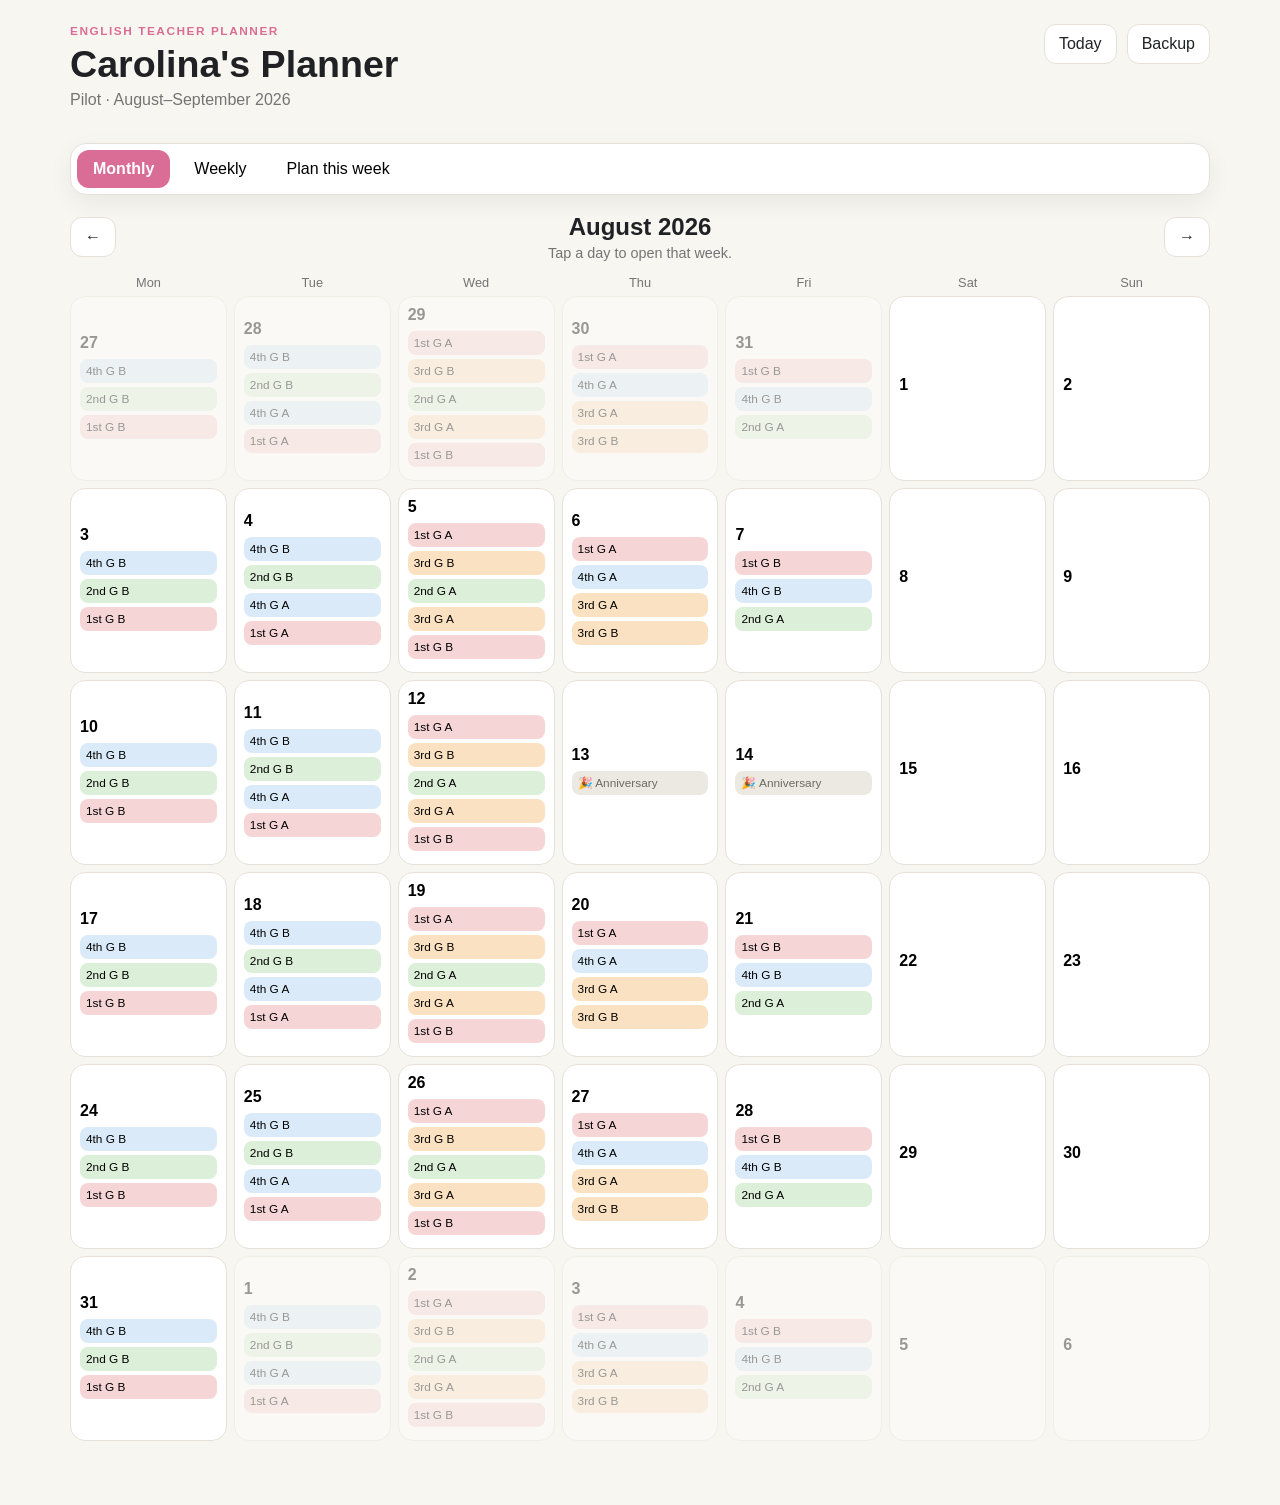
==== index.html @ 05853141 "Add files via upload" ====
<!DOCTYPE html>
<html lang="en">
<head>
  <meta charset="UTF-8" />
  <meta name="viewport" content="width=device-width, initial-scale=1.0, viewport-fit=cover" />
  <meta name="theme-color" content="#f8f6f1" />
  <title>Carolina's Teacher Planner</title>
  <link rel="stylesheet" href="styles.css" />
</head>
<body>
  <div class="app-shell">
    <header class="topbar">
      <div>
        <p class="eyebrow">ENGLISH TEACHER PLANNER</p>
        <h1>Carolina's Planner</h1>
        <p class="subtitle">Pilot · August–September 2026</p>
      </div>

      <div class="top-actions">
        <button class="secondary-btn" id="todayBtn">Today</button>
        <button class="secondary-btn" id="backupBtn">Backup</button>
      </div>
    </header>

    <nav class="view-tabs" aria-label="Planner views">
      <button id="monthTab" class="tab active">Monthly</button>
      <button id="weekTab" class="tab">Weekly</button>
      <button id="planningTab" class="tab">Plan this week</button>
    </nav>

    <main>
      <section class="toolbar">
        <button id="prevBtn" class="icon-btn" aria-label="Previous">←</button>
        <div class="period-title-wrap">
          <h2 id="periodTitle">August 2026</h2>
          <p id="periodSubtitle">Tap a day to open that week.</p>
        </div>
        <button id="nextBtn" class="icon-btn" aria-label="Next">→</button>
      </section>

      <section id="monthView" class="view-section">
        <div class="month-weekdays">
          <span>Mon</span><span>Tue</span><span>Wed</span><span>Thu</span><span>Fri</span><span>Sat</span><span>Sun</span>
        </div>
        <div id="monthGrid" class="month-grid"></div>
      </section>

      <section id="weekView" class="view-section hidden">
        <div id="weekGrid" class="week-grid"></div>
      </section>

      <section id="planningView" class="view-section hidden">
        <div class="planning-header">
          <div>
            <h3>Plan this week</h3>
            <p>Complete only the classes you need. Your timetable is already loaded.</p>
          </div>
          <div class="progress-chip" id="weekProgress">0 / 0 ready</div>
        </div>
        <div id="planningList" class="planning-list"></div>
      </section>
    </main>
  </div>

  <dialog id="lessonDialog">
    <form method="dialog" id="lessonForm" class="lesson-form">
      <div class="dialog-head">
        <div>
          <p class="eyebrow" id="dialogDate">MONDAY 10 AUGUST</p>
          <h3 id="dialogCourse">4th Grade B</h3>
          <p id="dialogTime" class="muted">08:05–08:50 · 45 min</p>
        </div>
        <button type="button" class="icon-btn" id="closeDialogBtn" aria-label="Close">✕</button>
      </div>

      <input type="hidden" id="lessonKey" />

      <div class="form-grid two">
        <label>
          Unit
          <input id="unitInput" type="text" placeholder="Unit 3" />
        </label>
        <label>
          Lesson title
          <input id="titleInput" type="text" placeholder="Animal vocabulary" />
        </label>
      </div>

      <label>
        Objective
        <textarea id="objectiveInput" rows="2" placeholder="Students will be able to..."></textarea>
      </label>

      <div class="form-grid two">
        <label>
          Student's Book
          <input id="sbInput" type="text" placeholder="pp. 26–27" />
        </label>
        <label>
          Workbook
          <input id="wbInput" type="text" placeholder="p. 18" />
        </label>
      </div>

      <label>
        Canva / Slides
        <input id="canvaInput" type="text" placeholder="Unit 3 · Lesson 1" />
      </label>

      <label>
        Materials
        <textarea id="materialsInput" rows="2" placeholder="Printed vocabulary, projector, notebook..."></textarea>
      </label>

      <label>
        Lesson sequence
        <textarea id="sequenceInput" rows="6" placeholder="5 min – Greeting&#10;10 min – Vocabulary&#10;15 min – Student's Book..."></textarea>
      </label>

      <div class="form-grid two">
        <label>
          Homework
          <input id="homeworkInput" type="text" placeholder="Optional" />
        </label>
        <label>
          Status
          <select id="statusInput">
            <option value="planned">Planned</option>
            <option value="ready">Ready</option>
            <option value="done">Done</option>
            <option value="continue">Continue next class</option>
            <option value="assessment">Assessment</option>
          </select>
        </label>
      </div>

      <label>
        Notes
        <textarea id="notesInput" rows="3" placeholder="What happened? What should continue next lesson?"></textarea>
      </label>

      <div class="dialog-actions">
        <button type="button" class="secondary-btn" id="copyPrevBtn">Copy previous lesson</button>
        <div class="action-spacer"></div>
        <button type="button" class="secondary-btn danger" id="clearBtn">Clear</button>
        <button type="submit" class="primary-btn" id="saveBtn">Save planning</button>
      </div>
    </form>
  </dialog>

  <dialog id="backupDialog">
    <div class="backup-panel">
      <div class="dialog-head">
        <div>
          <p class="eyebrow">BACKUP & TRANSFER</p>
          <h3>Move your planner between devices</h3>
        </div>
        <button type="button" class="icon-btn" id="closeBackupBtn">✕</button>
      </div>
      <p class="muted">
        This pilot saves on the current device. Export a backup on one device and import it on another.
        Cloud sync can be connected next with Firebase or Supabase.
      </p>
      <div class="backup-actions">
        <button id="exportBtn" class="primary-btn">Export planner backup</button>
        <label class="file-btn">
          Import planner backup
          <input type="file" id="importInput" accept="application/json" />
        </label>
      </div>
    </div>
  </dialog>

  <script src="app.js"></script>
</body>
</html>
---- styles.css ----
:root {
  --bg: #f8f6f1;
  --panel: #ffffff;
  --text: #202124;
  --muted: #747474;
  --line: #e6e1d8;
  --accent: #da6d95;
  --accent-soft: #f9e7ee;
  --blue: #dbeaf8;
  --green: #dcefd8;
  --orange: #fae1c1;
  --purple: #eadbec;
  --red: #f5d5d5;
  --cream: #f7ead9;
  --shadow: 0 8px 24px rgba(0,0,0,.06);
}

* { box-sizing: border-box; }
html { background: var(--bg); }
body {
  margin: 0;
  color: var(--text);
  background: var(--bg);
  font-family: -apple-system, BlinkMacSystemFont, "Segoe UI", Roboto, Helvetica, Arial, sans-serif;
}

button, input, textarea, select { font: inherit; }
button { cursor: pointer; }
.hidden { display: none !important; }

.app-shell {
  width: min(1180px, 100%);
  margin: 0 auto;
  padding: 24px 20px 64px;
}

.topbar {
  display: flex;
  gap: 18px;
  justify-content: space-between;
  align-items: flex-start;
  margin-bottom: 18px;
}

h1, h2, h3, p { margin-top: 0; }
h1 { margin-bottom: 5px; font-size: clamp(1.65rem, 4vw, 2.35rem); }
h2 { margin-bottom: 4px; }
h3 { margin-bottom: 5px; }
.eyebrow {
  margin-bottom: 5px;
  font-size: .74rem;
  font-weight: 800;
  letter-spacing: .13em;
  color: var(--accent);
}
.subtitle, .muted { color: var(--muted); }

.top-actions, .dialog-actions, .backup-actions {
  display: flex;
  gap: 10px;
  align-items: center;
  flex-wrap: wrap;
}

.view-tabs {
  display: flex;
  gap: 8px;
  background: var(--panel);
  padding: 6px;
  border: 1px solid var(--line);
  border-radius: 16px;
  box-shadow: var(--shadow);
  margin-bottom: 18px;
  overflow-x: auto;
}
.tab {
  border: 0;
  background: transparent;
  padding: 10px 16px;
  border-radius: 12px;
  white-space: nowrap;
}
.tab.active {
  background: var(--accent);
  color: white;
  font-weight: 700;
}

.toolbar {
  display: grid;
  grid-template-columns: auto 1fr auto;
  align-items: center;
  gap: 14px;
  margin-bottom: 14px;
}
.period-title-wrap { text-align: center; }
.period-title-wrap p { margin-bottom: 0; color: var(--muted); font-size: .9rem; }

.icon-btn, .secondary-btn, .primary-btn, .file-btn {
  border: 1px solid var(--line);
  border-radius: 12px;
  padding: 10px 14px;
  background: var(--panel);
  color: var(--text);
}
.icon-btn { min-width: 42px; }
.primary-btn {
  border-color: var(--accent);
  background: var(--accent);
  color: white;
  font-weight: 700;
}
.secondary-btn:hover, .icon-btn:hover, .file-btn:hover { background: #f2eee7; }
.danger { color: #a43f3f; }

.month-weekdays, .month-grid {
  display: grid;
  grid-template-columns: repeat(7, 1fr);
  gap: 7px;
}
.month-weekdays {
  color: var(--muted);
  font-size: .8rem;
  text-align: center;
  padding-bottom: 6px;
}
.day-cell {
  min-height: 138px;
  background: var(--panel);
  border: 1px solid var(--line);
  border-radius: 15px;
  padding: 9px;
  text-align: left;
  overflow: hidden;
}
.day-cell.outside { opacity: .38; }
.day-cell.today { outline: 2px solid var(--accent); }
.day-number {
  display: flex;
  justify-content: space-between;
  align-items: center;
  font-weight: 800;
  margin-bottom: 7px;
}
.day-count {
  color: var(--muted);
  font-size: .7rem;
  font-weight: 500;
}
.class-chip {
  display: block;
  width: 100%;
  border: 0;
  border-radius: 8px;
  margin: 4px 0;
  padding: 5px 6px;
  font-size: .74rem;
  text-align: left;
  overflow: hidden;
  white-space: nowrap;
  text-overflow: ellipsis;
}
.grade-1 { background: var(--red); }
.grade-2 { background: var(--green); }
.grade-3 { background: var(--orange); }
.grade-4 { background: var(--blue); }
.admin { background: #ece9e2; color: #6d6a63; }
.assessment-chip { outline: 2px solid #c24d4d; }
.done-chip { opacity: .58; text-decoration: line-through; }

.week-grid {
  display: grid;
  grid-template-columns: repeat(5, minmax(0, 1fr));
  gap: 12px;
}
.week-day {
  background: var(--panel);
  border: 1px solid var(--line);
  border-radius: 16px;
  padding: 12px;
  min-height: 420px;
}
.week-day.today { outline: 2px solid var(--accent); }
.week-day-header {
  margin-bottom: 10px;
  border-bottom: 1px solid var(--line);
  padding-bottom: 8px;
}
.week-day-header strong { display: block; }
.week-day-header span { color: var(--muted); font-size: .85rem; }

.week-item {
  width: 100%;
  border: 1px solid var(--line);
  border-radius: 12px;
  padding: 9px;
  margin-bottom: 8px;
  background: var(--bg);
  text-align: left;
}
.week-item .time { font-size: .75rem; color: var(--muted); margin-bottom: 3px; }
.week-item .name { font-weight: 750; }
.week-item .mini-title {
  margin-top: 5px;
  font-size: .78rem;
  color: var(--muted);
}
.status-pill {
  display: inline-block;
  margin-top: 7px;
  padding: 3px 7px;
  border-radius: 999px;
  font-size: .68rem;
  font-weight: 700;
  background: #ece9e2;
}
.status-ready { background: #e6f3df; }
.status-done { background: #e1ebf8; }
.status-continue { background: #fff0c9; }
.status-assessment { background: #f8d7d7; }

.planning-header {
  display: flex;
  gap: 12px;
  justify-content: space-between;
  align-items: start;
  margin-bottom: 12px;
}
.progress-chip {
  background: var(--accent-soft);
  color: #8b3d5a;
  border-radius: 999px;
  padding: 7px 11px;
  white-space: nowrap;
  font-size: .8rem;
  font-weight: 700;
}
.planning-list {
  display: grid;
  gap: 10px;
}
.plan-row {
  display: grid;
  grid-template-columns: 115px 1fr auto;
  gap: 12px;
  align-items: center;
  background: var(--panel);
  border: 1px solid var(--line);
  border-radius: 14px;
  padding: 11px 12px;
}
.plan-date { color: var(--muted); font-size: .82rem; }
.plan-course { font-weight: 750; }
.plan-meta { color: var(--muted); font-size: .78rem; margin-top: 3px; }

dialog {
  width: min(760px, calc(100% - 24px));
  border: 0;
  border-radius: 20px;
  padding: 0;
  background: var(--panel);
  color: var(--text);
  box-shadow: 0 24px 80px rgba(0,0,0,.2);
}
dialog::backdrop { background: rgba(20,20,20,.42); }
.lesson-form, .backup-panel { padding: 20px; }
.dialog-head {
  display: flex;
  gap: 14px;
  justify-content: space-between;
  align-items: flex-start;
  margin-bottom: 18px;
}
.form-grid {
  display: grid;
  gap: 12px;
}
.form-grid.two { grid-template-columns: 1fr 1fr; }
label {
  display: block;
  font-size: .82rem;
  font-weight: 700;
  margin-bottom: 12px;
}
input, textarea, select {
  width: 100%;
  margin-top: 6px;
  border: 1px solid var(--line);
  border-radius: 11px;
  padding: 10px 11px;
  background: #fffdfa;
  color: var(--text);
}
textarea { resize: vertical; }
.action-spacer { flex: 1; }
.file-btn { display: inline-flex; align-items: center; }
.file-btn input { display: none; }

@media (max-width: 820px) {
  .app-shell { padding: 18px 12px 50px; }
  .week-grid { grid-template-columns: 1fr; }
  .week-day { min-height: unset; }
  .month-grid, .month-weekdays { gap: 4px; }
  .day-cell { min-height: 105px; padding: 6px; border-radius: 11px; }
  .class-chip { font-size: .65rem; padding: 4px; }
  .day-count { display: none; }
}

@media (max-width: 560px) {
  .topbar { flex-direction: column; }
  .top-actions { width: 100%; }
  .top-actions button { flex: 1; }
  .month-weekdays { font-size: .68rem; }
  .day-cell { min-height: 82px; }
  .class-chip { font-size: .58rem; margin: 3px 0; }
  .class-chip .desktop-only { display: none; }
  .form-grid.two { grid-template-columns: 1fr; }
  .plan-row { grid-template-columns: 1fr auto; }
  .plan-date { grid-column: 1 / -1; }
  .dialog-actions { align-items: stretch; }
  .dialog-actions button { width: 100%; }
  .action-spacer { display: none; }
}

@media (max-width: 410px) {
  .day-cell { min-height: 74px; }
  .class-chip { font-size: .54rem; padding: 3px; }
}
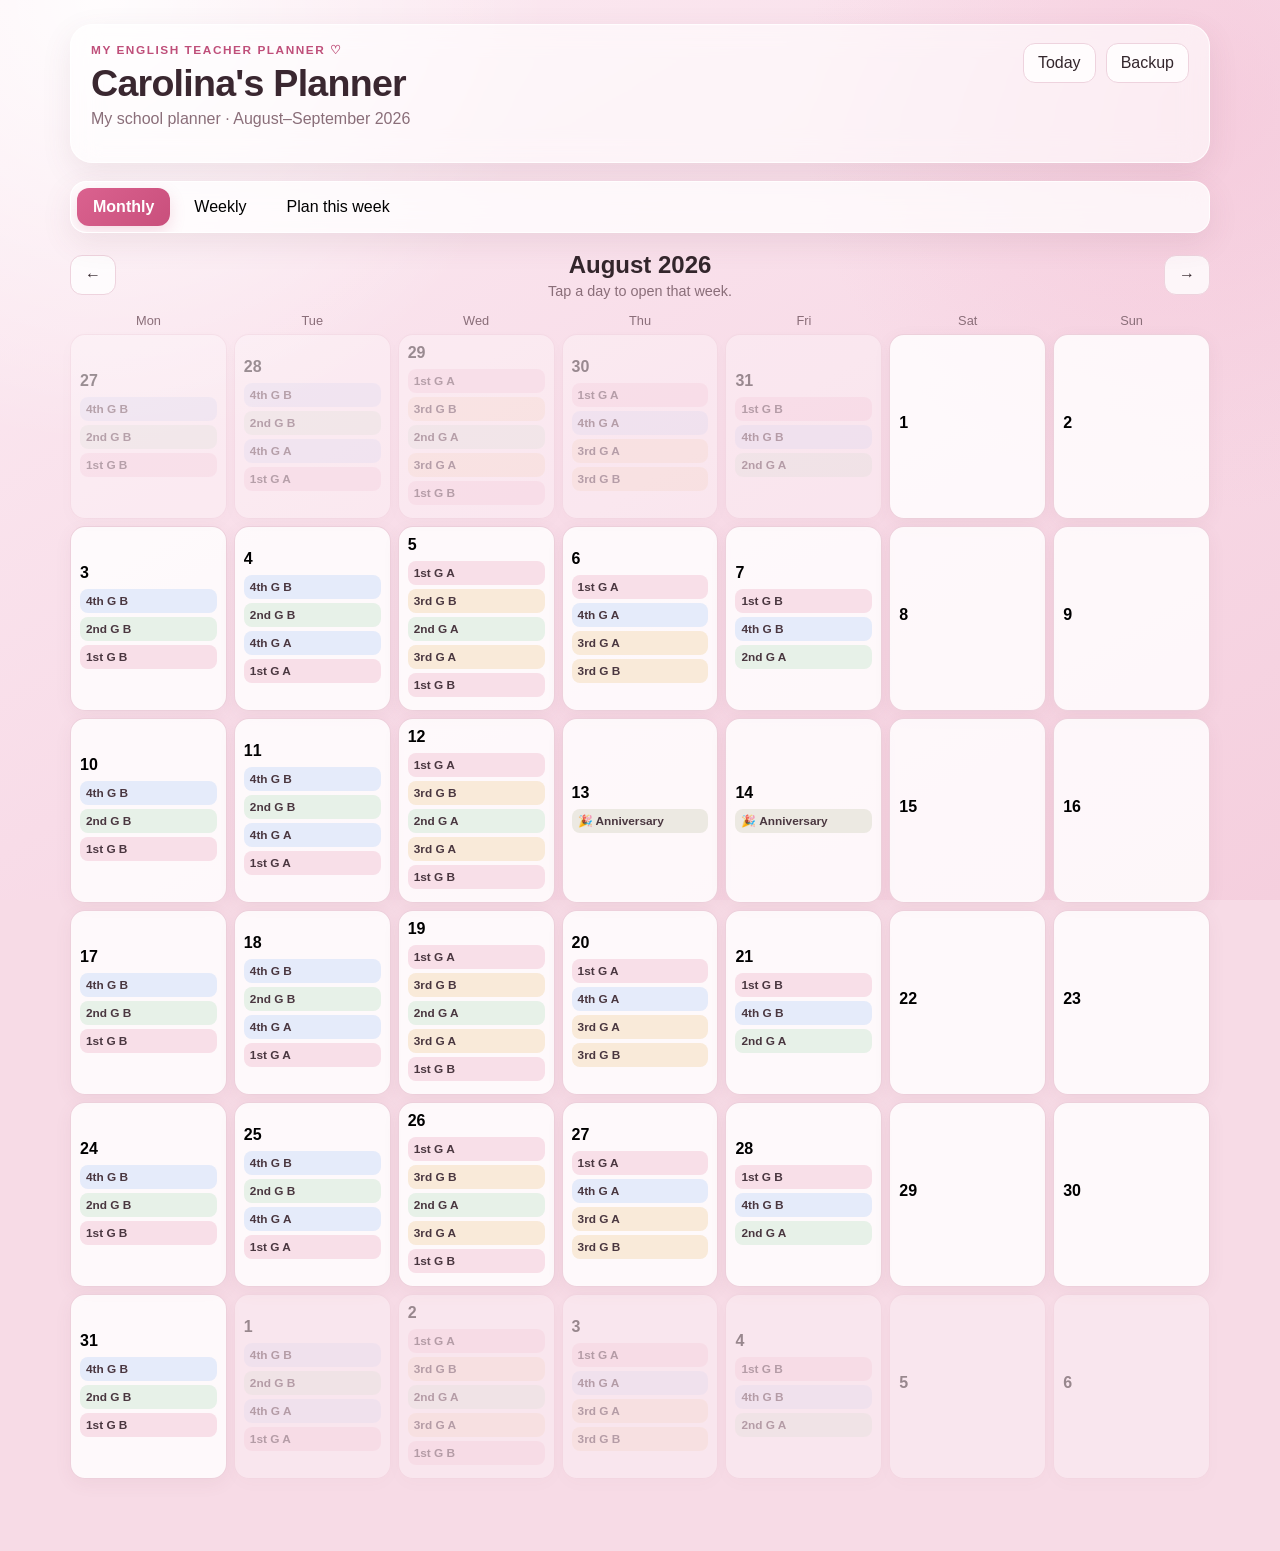
==== commit 28d2b20c: "Add files via upload" ====
--- a/index.html
+++ b/index.html
@@ -3,17 +3,769 @@
 <head>
   <meta charset="UTF-8" />
   <meta name="viewport" content="width=device-width, initial-scale=1.0, viewport-fit=cover" />
-  <meta name="theme-color" content="#f8f6f1" />
-  <title>Carolina's Teacher Planner</title>
-  <link rel="stylesheet" href="styles.css" />
+  <meta name="theme-color" content="#f6d5e2" />
+  <meta name="apple-mobile-web-app-capable" content="yes" />
+  <meta name="apple-mobile-web-app-status-bar-style" content="default" />
+  <meta name="apple-mobile-web-app-title" content="Teacher Planner" />
+  <title>Carolina's Pink Teacher Planner</title>
+  <style>
+
+:root {
+  --bg: #f8f6f1;
+  --panel: #ffffff;
+  --text: #202124;
+  --muted: #747474;
+  --line: #e6e1d8;
+  --accent: #da6d95;
+  --accent-soft: #f9e7ee;
+  --blue: #dbeaf8;
+  --green: #dcefd8;
+  --orange: #fae1c1;
+  --red: #f5d5d5;
+  --red-strong: #b73535;
+  --cream: #f7ead9;
+  --shadow: 0 8px 24px rgba(0,0,0,.06);
+}
+
+* { box-sizing: border-box; }
+html { background: var(--bg); }
+body {
+  margin: 0;
+  color: var(--text);
+  background: var(--bg);
+  font-family: -apple-system, BlinkMacSystemFont, "Segoe UI", Roboto, Helvetica, Arial, sans-serif;
+}
+
+button, input, textarea, select { font: inherit; }
+button { cursor: pointer; }
+.hidden { display: none !important; }
+
+.app-shell {
+  width: min(1180px, 100%);
+  margin: 0 auto;
+  padding: 24px 20px 64px;
+}
+
+.topbar {
+  display: flex;
+  gap: 18px;
+  justify-content: space-between;
+  align-items: flex-start;
+  margin-bottom: 18px;
+}
+
+h1, h2, h3, p { margin-top: 0; }
+h1 { margin-bottom: 5px; font-size: clamp(1.65rem, 4vw, 2.35rem); }
+h2 { margin-bottom: 4px; }
+h3 { margin-bottom: 5px; }
+.eyebrow {
+  margin-bottom: 5px;
+  font-size: .74rem;
+  font-weight: 800;
+  letter-spacing: .13em;
+  color: var(--accent);
+}
+.subtitle, .muted { color: var(--muted); }
+
+.top-actions, .dialog-actions, .backup-actions, .summary-footer {
+  display: flex;
+  gap: 10px;
+  align-items: center;
+  flex-wrap: wrap;
+}
+
+.view-tabs {
+  display: flex;
+  gap: 8px;
+  background: var(--panel);
+  padding: 6px;
+  border: 1px solid var(--line);
+  border-radius: 16px;
+  box-shadow: var(--shadow);
+  margin-bottom: 18px;
+  overflow-x: auto;
+}
+.tab {
+  border: 0;
+  background: transparent;
+  padding: 10px 16px;
+  border-radius: 12px;
+  white-space: nowrap;
+}
+.tab.active {
+  background: var(--accent);
+  color: white;
+  font-weight: 700;
+}
+
+.toolbar {
+  display: grid;
+  grid-template-columns: auto 1fr auto;
+  align-items: center;
+  gap: 14px;
+  margin-bottom: 14px;
+}
+.period-title-wrap { text-align: center; }
+.period-title-wrap p { margin-bottom: 0; color: var(--muted); font-size: .9rem; }
+
+.icon-btn, .secondary-btn, .primary-btn, .file-btn {
+  border: 1px solid var(--line);
+  border-radius: 12px;
+  padding: 10px 14px;
+  background: var(--panel);
+  color: var(--text);
+}
+.icon-btn { min-width: 42px; }
+.primary-btn {
+  border-color: var(--accent);
+  background: var(--accent);
+  color: white;
+  font-weight: 700;
+}
+.secondary-btn:hover, .icon-btn:hover, .file-btn:hover { background: #f2eee7; }
+.danger { color: #a43f3f; }
+
+.month-weekdays, .month-grid {
+  display: grid;
+  grid-template-columns: repeat(7, 1fr);
+  gap: 7px;
+}
+.month-weekdays {
+  color: var(--muted);
+  font-size: .8rem;
+  text-align: center;
+  padding-bottom: 6px;
+}
+.day-cell {
+  min-height: 146px;
+  background: var(--panel);
+  border: 1px solid var(--line);
+  border-radius: 15px;
+  padding: 9px;
+  text-align: left;
+  overflow: hidden;
+}
+.day-cell.outside { opacity: .38; }
+.day-cell.today { outline: 2px solid var(--accent); }
+.day-number {
+  display: flex;
+  justify-content: space-between;
+  align-items: center;
+  font-weight: 800;
+  margin-bottom: 7px;
+}
+.day-count {
+  color: var(--muted);
+  font-size: .7rem;
+  font-weight: 500;
+}
+.class-chip {
+  display: block;
+  width: 100%;
+  border: 0;
+  border-radius: 8px;
+  margin: 4px 0;
+  padding: 5px 6px;
+  font-size: .74rem;
+  text-align: left;
+  overflow: hidden;
+  white-space: nowrap;
+  text-overflow: ellipsis;
+}
+.grade-1 { background: var(--red); }
+.grade-2 { background: var(--green); }
+.grade-3 { background: var(--orange); }
+.grade-4 { background: var(--blue); }
+.admin { background: #ece9e2; color: #6d6a63; }
+.assessment-chip {
+  background: #f7d1d1 !important;
+  color: #8e2525 !important;
+  border: 2px solid #c64040 !important;
+  font-weight: 800;
+}
+.done-chip { opacity: .58; text-decoration: line-through; }
+.reminder-chip {
+  margin-top: 6px;
+  background: #fff0c9;
+  color: #745a19;
+  font-weight: 700;
+}
+
+.week-grid {
+  display: grid;
+  grid-template-columns: repeat(5, minmax(0, 1fr));
+  gap: 12px;
+}
+.week-day {
+  background: var(--panel);
+  border: 1px solid var(--line);
+  border-radius: 16px;
+  padding: 12px;
+  min-height: 460px;
+}
+.week-day.today { outline: 2px solid var(--accent); }
+.week-day-header {
+  margin-bottom: 10px;
+  border-bottom: 1px solid var(--line);
+  padding-bottom: 10px;
+}
+.week-day-top {
+  display: flex;
+  justify-content: space-between;
+  gap: 8px;
+  align-items: flex-start;
+}
+.week-day-header strong { display: block; }
+.week-day-header span { color: var(--muted); font-size: .85rem; }
+
+.reminder-add {
+  border: 1px solid #ead89d;
+  background: #fff8df;
+  color: #6d571a;
+  border-radius: 10px;
+  padding: 6px 8px;
+  font-size: .72rem;
+  font-weight: 700;
+}
+.reminder-list {
+  display: grid;
+  gap: 5px;
+  margin-top: 8px;
+}
+.reminder-row {
+  display: grid;
+  grid-template-columns: auto 1fr auto;
+  gap: 7px;
+  align-items: start;
+  background: #fff8df;
+  border: 1px solid #eee0ad;
+  border-radius: 9px;
+  padding: 6px 7px;
+  font-size: .75rem;
+}
+.reminder-row.done { opacity: .55; }
+.reminder-row.done .reminder-text { text-decoration: line-through; }
+.reminder-delete {
+  border: 0;
+  background: transparent;
+  color: #9c4545;
+  padding: 0;
+  font-size: .8rem;
+}
+
+.week-item {
+  width: 100%;
+  border: 1px solid var(--line);
+  border-radius: 12px;
+  padding: 9px;
+  margin-bottom: 8px;
+  background: var(--bg);
+  text-align: left;
+  position: relative;
+}
+.week-item.test-item {
+  border: 2px solid #c64040;
+  background: #fff5f5;
+}
+.week-item .time { font-size: .75rem; color: var(--muted); margin-bottom: 3px; }
+.week-item .name { font-weight: 750; }
+.week-item .mini-title {
+  margin-top: 5px;
+  font-size: .78rem;
+  color: var(--muted);
+}
+.test-mini-badge {
+  display: inline-block;
+  margin-bottom: 5px;
+  border-radius: 999px;
+  background: var(--red-strong);
+  color: white;
+  font-size: .65rem;
+  padding: 3px 7px;
+  font-weight: 800;
+  letter-spacing: .04em;
+}
+.status-pill {
+  display: inline-block;
+  margin-top: 7px;
+  padding: 3px 7px;
+  border-radius: 999px;
+  font-size: .68rem;
+  font-weight: 700;
+  background: #ece9e2;
+}
+.status-ready { background: #e6f3df; }
+.status-done { background: #e1ebf8; }
+.status-continue { background: #fff0c9; }
+.status-assessment { background: #f8d7d7; }
+
+.planning-header {
+  display: flex;
+  gap: 12px;
+  justify-content: space-between;
+  align-items: start;
+  margin-bottom: 12px;
+}
+.progress-chip {
+  background: var(--accent-soft);
+  color: #8b3d5a;
+  border-radius: 999px;
+  padding: 7px 11px;
+  white-space: nowrap;
+  font-size: .8rem;
+  font-weight: 700;
+}
+.planning-list { display: grid; gap: 10px; }
+.plan-row {
+  display: grid;
+  grid-template-columns: 115px 1fr auto;
+  gap: 12px;
+  align-items: center;
+  background: var(--panel);
+  border: 1px solid var(--line);
+  border-radius: 14px;
+  padding: 11px 12px;
+}
+.plan-row.test-row { border: 2px solid #c64040; background: #fff8f8; }
+.plan-date { color: var(--muted); font-size: .82rem; }
+.plan-course { font-weight: 750; }
+.plan-meta { color: var(--muted); font-size: .78rem; margin-top: 3px; }
+
+dialog {
+  width: min(760px, calc(100% - 24px));
+  border: 0;
+  border-radius: 20px;
+  padding: 0;
+  background: var(--panel);
+  color: var(--text);
+  box-shadow: 0 24px 80px rgba(0,0,0,.2);
+}
+dialog::backdrop { background: rgba(20,20,20,.42); }
+.lesson-form, .backup-panel, .summary-panel, .reminder-form { padding: 20px; }
+.dialog-head {
+  display: flex;
+  gap: 14px;
+  justify-content: space-between;
+  align-items: flex-start;
+  margin-bottom: 18px;
+}
+.form-grid { display: grid; gap: 12px; }
+.form-grid.two { grid-template-columns: 1fr 1fr; }
+label {
+  display: block;
+  font-size: .82rem;
+  font-weight: 700;
+  margin-bottom: 12px;
+}
+input, textarea, select {
+  width: 100%;
+  margin-top: 6px;
+  border: 1px solid var(--line);
+  border-radius: 11px;
+  padding: 10px 11px;
+  background: #fffdfa;
+  color: var(--text);
+}
+textarea { resize: vertical; }
+.action-spacer { flex: 1; }
+.file-btn { display: inline-flex; align-items: center; }
+.file-btn input { display: none; }
+
+.test-toggle {
+  display: flex;
+  gap: 10px;
+  align-items: flex-start;
+  border: 1px solid #efb7b7;
+  background: #fff5f5;
+  border-radius: 13px;
+  padding: 11px;
+}
+.test-toggle input { width: auto; margin-top: 2px; }
+.test-toggle span { display: block; }
+.test-toggle small { display: block; color: #8a5b5b; margin-top: 2px; font-weight: 500; }
+
+.summary-topline {
+  display: flex;
+  gap: 8px;
+  align-items: center;
+  flex-wrap: wrap;
+}
+.test-badge {
+  background: var(--red-strong);
+  color: white;
+  padding: 4px 8px;
+  border-radius: 999px;
+  font-size: .68rem;
+  font-weight: 800;
+  letter-spacing: .04em;
+}
+.summary-list {
+  display: grid;
+  gap: 10px;
+  margin-bottom: 16px;
+}
+.summary-item {
+  border: 1px solid var(--line);
+  border-radius: 12px;
+  padding: 11px 12px;
+  background: #fffdfa;
+}
+.summary-item p {
+  margin: 4px 0 0;
+  white-space: pre-wrap;
+  line-height: 1.45;
+}
+.summary-label {
+  color: var(--accent);
+  font-weight: 800;
+  font-size: .76rem;
+  text-transform: uppercase;
+  letter-spacing: .06em;
+}
+
+.quick-reminders {
+  display: flex;
+  gap: 7px;
+  flex-wrap: wrap;
+  margin: -2px 0 16px;
+}
+.quick-reminder {
+  border: 1px solid #ead89d;
+  background: #fff8df;
+  color: #6d571a;
+  border-radius: 999px;
+  padding: 6px 10px;
+  font-size: .75rem;
+  font-weight: 700;
+}
+
+@media (max-width: 820px) {
+  .app-shell { padding: 18px 12px 50px; }
+  .week-grid { grid-template-columns: 1fr; }
+  .week-day { min-height: unset; }
+  .month-grid, .month-weekdays { gap: 4px; }
+  .day-cell { min-height: 108px; padding: 6px; border-radius: 11px; }
+  .class-chip { font-size: .65rem; padding: 4px; }
+  .day-count { display: none; }
+}
+
+@media (max-width: 560px) {
+  .topbar { flex-direction: column; }
+  .top-actions { width: 100%; }
+  .top-actions button { flex: 1; }
+  .month-weekdays { font-size: .68rem; }
+  .day-cell { min-height: 84px; }
+  .class-chip { font-size: .58rem; margin: 3px 0; }
+  .form-grid.two { grid-template-columns: 1fr; }
+  .plan-row { grid-template-columns: 1fr auto; }
+  .plan-date { grid-column: 1 / -1; }
+  .dialog-actions { align-items: stretch; }
+  .dialog-actions button { width: 100%; }
+  .action-spacer { display: none; }
+  .summary-footer { align-items: stretch; }
+  .summary-footer button { width: 100%; }
+}
+
+@media (max-width: 410px) {
+  .day-cell { min-height: 76px; }
+  .class-chip { font-size: .54rem; padding: 3px; }
+}
+
+
+/* ===== CAROLINA PINK EDITION · responsive Mac / iPad / iPhone ===== */
+:root {
+  --bg: #fbeaf1;
+  --panel: rgba(255, 255, 255, .92);
+  --text: #33262c;
+  --muted: #8a6e79;
+  --line: #efd5df;
+  --accent: #d85f8d;
+  --accent-soft: #f9dce7;
+  --blue: #e7eefb;
+  --green: #e7f3e8;
+  --orange: #fbe8d4;
+  --red: #f8dfe5;
+  --red-strong: #b52e4f;
+  --cream: #fbf0e7;
+  --shadow: 0 10px 30px rgba(120, 64, 85, .10);
+}
+
+html {
+  background: #f7dbe6;
+}
+
+body {
+  min-height: 100vh;
+  background:
+    radial-gradient(circle at 8% 0%, rgba(255,255,255,.88), transparent 30%),
+    radial-gradient(circle at 94% 12%, rgba(242,184,207,.45), transparent 28%),
+    linear-gradient(150deg, #fcecf3 0%, #f8dce8 52%, #f5cfde 100%);
+  background-attachment: fixed;
+}
+
+.app-shell {
+  padding-top: max(24px, env(safe-area-inset-top));
+  padding-left: max(20px, env(safe-area-inset-left));
+  padding-right: max(20px, env(safe-area-inset-right));
+  padding-bottom: max(72px, env(safe-area-inset-bottom));
+}
+
+.topbar {
+  padding: 18px 20px;
+  border: 1px solid rgba(255,255,255,.78);
+  border-radius: 22px;
+  background: rgba(255,255,255,.62);
+  backdrop-filter: blur(14px);
+  -webkit-backdrop-filter: blur(14px);
+  box-shadow: var(--shadow);
+}
+
+h1 {
+  color: #3a2730;
+  letter-spacing: -.02em;
+}
+
+.eyebrow {
+  color: #bf4f7a;
+}
+
+.view-tabs {
+  background: rgba(255,255,255,.76);
+  backdrop-filter: blur(12px);
+  -webkit-backdrop-filter: blur(12px);
+  border-color: rgba(255,255,255,.8);
+}
+
+.tab.active,
+.primary-btn {
+  background: linear-gradient(135deg, #da628f, #c94f7c);
+  border-color: #cf537f;
+  box-shadow: 0 6px 16px rgba(201,79,124,.18);
+}
+
+.icon-btn,
+.secondary-btn,
+.file-btn {
+  background: rgba(255,255,255,.80);
+  border-color: #eed3de;
+}
+
+.icon-btn:hover,
+.secondary-btn:hover,
+.file-btn:hover {
+  background: #fff5f8;
+}
+
+.day-cell,
+.week-day,
+.plan-row {
+  background: rgba(255,255,255,.82);
+  border-color: rgba(232,197,211,.78);
+  box-shadow: 0 5px 18px rgba(124,68,90,.06);
+}
+
+.day-cell:hover,
+.week-item:hover,
+.plan-row:hover {
+  border-color: #dc91ad;
+}
+
+.day-cell.today,
+.week-day.today {
+  outline: 3px solid rgba(210,83,130,.72);
+  outline-offset: 1px;
+}
+
+.grade-1 { background: #f8dfe8; }
+.grade-2 { background: #e7f1e8; }
+.grade-3 { background: #f9ead9; }
+.grade-4 { background: #e5ebfa; }
+
+.class-chip {
+  color: #4a3740;
+  font-weight: 650;
+}
+
+.week-item {
+  background: rgba(255,249,252,.86);
+  border-color: #eed7e0;
+}
+
+.status-pill {
+  color: #5f4852;
+}
+
+.progress-chip {
+  background: #f7d9e5;
+  color: #98425f;
+}
+
+.reminder-add,
+.reminder-chip,
+.reminder-row,
+.quick-reminder {
+  background: #fff1cb;
+  border-color: #eedb9e;
+}
+
+dialog {
+  background: rgba(255,255,255,.98);
+  border: 1px solid #efd5df;
+}
+
+input,
+textarea,
+select {
+  background: #fff9fb;
+  border-color: #ebd2dc;
+}
+
+input:focus,
+textarea:focus,
+select:focus {
+  outline: 3px solid rgba(216,95,141,.18);
+  border-color: #d85f8d;
+}
+
+.summary-item {
+  background: #fff9fb;
+  border-color: #ecd6df;
+}
+
+.test-toggle,
+.week-item.test-item,
+.plan-row.test-row {
+  background: #fff1f3;
+}
+
+.assessment-chip {
+  background: #ffdfe5 !important;
+  color: #922943 !important;
+  border-color: #c94361 !important;
+}
+
+.test-mini-badge,
+.test-badge {
+  background: #b82f50;
+}
+
+@media (max-width: 820px) {
+  .app-shell {
+    padding-left: max(12px, env(safe-area-inset-left));
+    padding-right: max(12px, env(safe-area-inset-right));
+  }
+
+  .topbar {
+    padding: 15px;
+    border-radius: 18px;
+  }
+
+  .view-tabs {
+    position: sticky;
+    top: max(8px, env(safe-area-inset-top));
+    z-index: 20;
+    box-shadow: 0 8px 24px rgba(122,66,88,.10);
+  }
+
+  .week-day {
+    border-radius: 18px;
+  }
+
+  .week-item {
+    padding: 12px;
+  }
+}
+
+@media (max-width: 560px) {
+  body {
+    background:
+      radial-gradient(circle at 20% 0%, rgba(255,255,255,.8), transparent 30%),
+      linear-gradient(165deg, #fdebf2 0%, #f8dce8 100%);
+  }
+
+  .topbar {
+    gap: 12px;
+  }
+
+  h1 {
+    font-size: 1.85rem;
+  }
+
+  .subtitle {
+    font-size: .88rem;
+  }
+
+  .view-tabs {
+    border-radius: 14px;
+    padding: 5px;
+  }
+
+  .tab {
+    flex: 1 0 auto;
+    padding: 10px 12px;
+  }
+
+  .toolbar {
+    gap: 8px;
+  }
+
+  .period-title-wrap h2 {
+    font-size: 1.05rem;
+  }
+
+  .period-title-wrap p {
+    display: none;
+  }
+
+  .month-grid,
+  .month-weekdays {
+    gap: 3px;
+  }
+
+  .day-cell {
+    border-radius: 10px;
+    padding: 5px;
+    min-height: 86px;
+  }
+
+  .day-number {
+    font-size: .78rem;
+    margin-bottom: 4px;
+  }
+
+  .class-chip {
+    font-size: .56rem;
+    border-radius: 6px;
+  }
+
+  dialog {
+    width: calc(100% - 14px);
+    max-height: calc(100dvh - 18px);
+    overflow-y: auto;
+    border-radius: 18px;
+  }
+
+  .lesson-form,
+  .backup-panel,
+  .summary-panel,
+  .reminder-form {
+    padding: 16px;
+  }
+
+  textarea {
+    min-height: 86px;
+  }
+}
+
+</style>
 </head>
 <body>
   <div class="app-shell">
     <header class="topbar">
       <div>
-        <p class="eyebrow">ENGLISH TEACHER PLANNER</p>
+        <p class="eyebrow">MY ENGLISH TEACHER PLANNER ♡</p>
         <h1>Carolina's Planner</h1>
-        <p class="subtitle">Pilot · August–September 2026</p>
+        <p class="subtitle">My school planner · August–September 2026</p>
       </div>
 
       <div class="top-actions">
@@ -53,7 +805,7 @@
         <div class="planning-header">
           <div>
             <h3>Plan this week</h3>
-            <p>Complete only the classes you need. Your timetable is already loaded.</p>
+            <p>Complete the classes you need. Your fixed timetable is already loaded.</p>
           </div>
           <div class="progress-chip" id="weekProgress">0 / 0 ready</div>
         </div>
@@ -62,11 +814,59 @@
     </main>
   </div>
 
+  <!-- READ-ONLY SUMMARY -->
+  <dialog id="summaryDialog">
+    <div class="summary-panel">
+      <div class="dialog-head">
+        <div>
+          <div class="summary-topline">
+            <p class="eyebrow" id="summaryDate">MONDAY, 10 AUGUST 2026</p>
+            <span id="summaryTestBadge" class="test-badge hidden">TEST / ASSESSMENT</span>
+          </div>
+          <h3 id="summaryCourse">4th Grade B</h3>
+          <p id="summaryTime" class="muted">08:05–08:50 · 45 min</p>
+        </div>
+        <button type="button" class="icon-btn" id="closeSummaryBtn" aria-label="Close">✕</button>
+      </div>
+
+      <div class="summary-list">
+        <section class="summary-item">
+          <span class="summary-label">Objective</span>
+          <p id="summaryObjective">—</p>
+        </section>
+        <section class="summary-item">
+          <span class="summary-label">Inicio</span>
+          <p id="summaryOpening">—</p>
+        </section>
+        <section class="summary-item">
+          <span class="summary-label">Desarrollo</span>
+          <p id="summaryDevelopment">—</p>
+        </section>
+        <section class="summary-item">
+          <span class="summary-label">Cierre</span>
+          <p id="summaryClosing">—</p>
+        </section>
+        <section class="summary-item hidden" id="summaryNotesWrap">
+          <span class="summary-label">Notes</span>
+          <p id="summaryNotes">—</p>
+        </section>
+      </div>
+
+      <div class="summary-footer">
+        <span id="summaryStatus" class="status-pill">Planned</span>
+        <div class="action-spacer"></div>
+        <button type="button" class="secondary-btn" id="summaryCloseBtn">Close</button>
+        <button type="button" class="primary-btn" id="editFromSummaryBtn">Edit planning</button>
+      </div>
+    </div>
+  </dialog>
+
+  <!-- SIMPLIFIED PLANNING FORM -->
   <dialog id="lessonDialog">
     <form method="dialog" id="lessonForm" class="lesson-form">
       <div class="dialog-head">
         <div>
-          <p class="eyebrow" id="dialogDate">MONDAY 10 AUGUST</p>
+          <p class="eyebrow" id="dialogDate">MONDAY, 10 AUGUST 2026</p>
           <h3 id="dialogCourse">4th Grade B</h3>
           <p id="dialogTime" class="muted">08:05–08:50 · 45 min</p>
         </div>
@@ -75,53 +875,35 @@
 
       <input type="hidden" id="lessonKey" />
 
-      <div class="form-grid two">
-        <label>
-          Unit
-          <input id="unitInput" type="text" placeholder="Unit 3" />
-        </label>
-        <label>
-          Lesson title
-          <input id="titleInput" type="text" placeholder="Animal vocabulary" />
-        </label>
-      </div>
+      <label class="test-toggle">
+        <input type="checkbox" id="testInput" />
+        <span>
+          <strong>This class is a test / assessment</strong>
+          <small>It will appear in red in Monthly and Weekly view.</small>
+        </span>
+      </label>
 
       <label>
         Objective
         <textarea id="objectiveInput" rows="2" placeholder="Students will be able to..."></textarea>
       </label>
 
+      <label>
+        Inicio
+        <textarea id="openingInput" rows="3" placeholder="Warm-up, greeting, review, activation..."></textarea>
+      </label>
+
+      <label>
+        Desarrollo
+        <textarea id="developmentInput" rows="5" placeholder="Main activities, Student's Book, practice, pair work..."></textarea>
+      </label>
+
+      <label>
+        Cierre
+        <textarea id="closingInput" rows="3" placeholder="Exit ticket, quick review, reflection..."></textarea>
+      </label>
+
       <div class="form-grid two">
-        <label>
-          Student's Book
-          <input id="sbInput" type="text" placeholder="pp. 26–27" />
-        </label>
-        <label>
-          Workbook
-          <input id="wbInput" type="text" placeholder="p. 18" />
-        </label>
-      </div>
-
-      <label>
-        Canva / Slides
-        <input id="canvaInput" type="text" placeholder="Unit 3 · Lesson 1" />
-      </label>
-
-      <label>
-        Materials
-        <textarea id="materialsInput" rows="2" placeholder="Printed vocabulary, projector, notebook..."></textarea>
-      </label>
-
-      <label>
-        Lesson sequence
-        <textarea id="sequenceInput" rows="6" placeholder="5 min – Greeting&#10;10 min – Vocabulary&#10;15 min – Student's Book..."></textarea>
-      </label>
-
-      <div class="form-grid two">
-        <label>
-          Homework
-          <input id="homeworkInput" type="text" placeholder="Optional" />
-        </label>
         <label>
           Status
           <select id="statusInput">
@@ -129,15 +911,13 @@
             <option value="ready">Ready</option>
             <option value="done">Done</option>
             <option value="continue">Continue next class</option>
-            <option value="assessment">Assessment</option>
           </select>
         </label>
+        <label>
+          Notes (optional)
+          <input id="notesInput" type="text" placeholder="Anything important to remember" />
+        </label>
       </div>
-
-      <label>
-        Notes
-        <textarea id="notesInput" rows="3" placeholder="What happened? What should continue next lesson?"></textarea>
-      </label>
 
       <div class="dialog-actions">
         <button type="button" class="secondary-btn" id="copyPrevBtn">Copy previous lesson</button>
@@ -148,6 +928,40 @@
     </form>
   </dialog>
 
+  <!-- DAY REMINDERS -->
+  <dialog id="reminderDialog">
+    <form method="dialog" id="reminderForm" class="reminder-form">
+      <div class="dialog-head">
+        <div>
+          <p class="eyebrow">DAY REMINDER</p>
+          <h3 id="reminderDateTitle">Monday, 10 August</h3>
+          <p class="muted">Emails, materials, calls, paperwork, anything you cannot forget.</p>
+        </div>
+        <button type="button" class="icon-btn" id="closeReminderBtn">✕</button>
+      </div>
+
+      <input type="hidden" id="reminderDateKey" />
+
+      <label>
+        Reminder
+        <input id="reminderTextInput" type="text" placeholder="Send email to 2nd Grade parents" />
+      </label>
+
+      <div class="quick-reminders">
+        <button type="button" class="quick-reminder" data-prefix="✉️ Send email: ">✉️ Email</button>
+        <button type="button" class="quick-reminder" data-prefix="🖨️ Print: ">🖨️ Print</button>
+        <button type="button" class="quick-reminder" data-prefix="📎 Bring: ">📎 Materials</button>
+      </div>
+
+      <div class="dialog-actions">
+        <div class="action-spacer"></div>
+        <button type="button" class="secondary-btn" id="cancelReminderBtn">Cancel</button>
+        <button type="submit" class="primary-btn">Add reminder</button>
+      </div>
+    </form>
+  </dialog>
+
+  <!-- BACKUP -->
   <dialog id="backupDialog">
     <div class="backup-panel">
       <div class="dialog-head">
@@ -158,8 +972,8 @@
         <button type="button" class="icon-btn" id="closeBackupBtn">✕</button>
       </div>
       <p class="muted">
-        This pilot saves on the current device. Export a backup on one device and import it on another.
-        Cloud sync can be connected next with Firebase or Supabase.
+        This version can be edited directly from your iPad. For now, each device keeps its own saved copy.
+        Use Export / Import to transfer your planner until cloud sync is connected.
       </p>
       <div class="backup-actions">
         <button id="exportBtn" class="primary-btn">Export planner backup</button>
@@ -171,6 +985,589 @@
     </div>
   </dialog>
 
-  <script src="app.js"></script>
+  <script>
+
+const MONTHS = ["January","February","March","April","May","June","July","August","September","October","November","December"];
+const DAY_NAMES = ["Monday","Tuesday","Wednesday","Thursday","Friday","Saturday","Sunday"];
+
+const schedule = {
+  1: [
+    {start:"08:05", end:"08:50", course:"4th Grade B", type:"class"},
+    {start:"09:05", end:"10:35", course:"Collaboration", type:"admin"},
+    {start:"10:45", end:"12:15", course:"2nd Grade B", type:"class"},
+    {start:"12:45", end:"13:30", course:"Collaboration", type:"admin"},
+    {start:"13:30", end:"15:00", course:"1st Grade B", type:"class"},
+    {start:"15:00", end:"15:40", course:"Lunch", type:"admin"},
+  ],
+  2: [
+    {start:"08:05", end:"08:50", course:"4th Grade B", type:"class"},
+    {start:"09:05", end:"10:35", course:"2nd Grade B", type:"class"},
+    {start:"10:45", end:"12:15", course:"4th Grade A", type:"class"},
+    {start:"12:45", end:"14:15", course:"1st Grade A", type:"class"},
+    {start:"14:15", end:"15:00", course:"Lunch", type:"admin"},
+  ],
+  3: [
+    {start:"08:05", end:"08:50", course:"1st Grade A", type:"class"},
+    {start:"09:05", end:"10:35", course:"3rd Grade B", type:"class"},
+    {start:"10:45", end:"12:15", course:"2nd Grade A", type:"class"},
+    {start:"12:45", end:"14:15", course:"3rd Grade A", type:"class"},
+    {start:"14:15", end:"15:00", course:"1st Grade B", type:"class"},
+    {start:"15:00", end:"15:40", course:"Lunch", type:"admin"},
+  ],
+  4: [
+    {start:"08:05", end:"08:50", course:"1st Grade A", type:"class"},
+    {start:"09:05", end:"10:35", course:"4th Grade A", type:"class"},
+    {start:"10:45", end:"12:15", course:"3rd Grade A", type:"class"},
+    {start:"12:45", end:"14:15", course:"3rd Grade B", type:"class"},
+    {start:"14:15", end:"15:00", course:"Lunch", type:"admin"},
+  ],
+  5: [
+    {start:"08:05", end:"08:50", course:"1st Grade B", type:"class"},
+    {start:"09:05", end:"10:35", course:"Collaboration", type:"admin"},
+    {start:"10:45", end:"12:15", course:"4th Grade B", type:"class"},
+    {start:"12:45", end:"14:15", course:"2nd Grade A", type:"class"},
+    {start:"14:15", end:"15:00", course:"English Dept. Meeting", type:"admin"},
+    {start:"15:00", end:"15:40", course:"Lunch", type:"admin"},
+  ]
+};
+
+const blockedDates = {
+  "2026-08-13": "School Anniversary · No regular classes",
+  "2026-08-14": "School Anniversary · No regular classes"
+};
+
+const STORAGE_KEY = "carolina-teacher-planner-v1";
+const REMINDER_KEY = "carolina-teacher-planner-reminders-v1";
+
+let plannerData = JSON.parse(localStorage.getItem(STORAGE_KEY) || "{}");
+let remindersData = JSON.parse(localStorage.getItem(REMINDER_KEY) || "{}");
+
+let currentView = "month";
+let shownMonth = 7;
+let shownYear = 2026;
+let selectedWeekStart = mondayOf(new Date(2026, 7, 10));
+let currentSummaryContext = null;
+
+const $ = (id) => document.getElementById(id);
+const monthView = $("monthView");
+const weekView = $("weekView");
+const planningView = $("planningView");
+const lessonDialog = $("lessonDialog");
+const summaryDialog = $("summaryDialog");
+const reminderDialog = $("reminderDialog");
+const backupDialog = $("backupDialog");
+
+function pad(n){ return String(n).padStart(2,"0"); }
+function dateKey(d){ return `${d.getFullYear()}-${pad(d.getMonth()+1)}-${pad(d.getDate())}`; }
+function mondayOf(d){
+  const x = new Date(d);
+  const day = x.getDay() === 0 ? 7 : x.getDay();
+  x.setDate(x.getDate() - (day - 1));
+  x.setHours(12,0,0,0);
+  return x;
+}
+function addDays(d,n){ const x = new Date(d); x.setDate(x.getDate()+n); return x; }
+function humanDate(d){
+  return d.toLocaleDateString("en-GB",{weekday:"long",day:"numeric",month:"long",year:"numeric"});
+}
+function gradeClass(course){
+  if(course.startsWith("1st")) return "grade-1";
+  if(course.startsWith("2nd")) return "grade-2";
+  if(course.startsWith("3rd")) return "grade-3";
+  if(course.startsWith("4th")) return "grade-4";
+  return "admin";
+}
+function itemKey(d,item){ return `${dateKey(d)}|${item.start}|${item.course}`; }
+function saveData(){ localStorage.setItem(STORAGE_KEY, JSON.stringify(plannerData)); }
+function saveReminders(){ localStorage.setItem(REMINDER_KEY, JSON.stringify(remindersData)); }
+
+function normalizeLesson(raw={}){
+  // Keeps compatibility with the first pilot if the user already typed something.
+  return {
+    objective: raw.objective || "",
+    opening: raw.opening || "",
+    development: raw.development || raw.sequence || "",
+    closing: raw.closing || "",
+    status: raw.status === "assessment" ? "planned" : (raw.status || "planned"),
+    isTest: Boolean(raw.isTest || raw.status === "assessment"),
+    notes: raw.notes || "",
+    updatedAt: raw.updatedAt || ""
+  };
+}
+
+function lessonData(d,item){ return normalizeLesson(plannerData[itemKey(d,item)] || {}); }
+function hasPlanning(d,item){
+  const data=lessonData(d,item);
+  return Boolean(data.objective || data.opening || data.development || data.closing || data.notes || data.isTest || data.status !== "planned");
+}
+function isToday(d){
+  const now = new Date();
+  return d.toDateString() === now.toDateString();
+}
+function durationLabel(start,end){
+  const [sh,sm]=start.split(":").map(Number);
+  const [eh,em]=end.split(":").map(Number);
+  return `${(eh*60+em)-(sh*60+sm)} min`;
+}
+function getDaySchedule(d){
+  const key = dateKey(d);
+  if(blockedDates[key]){
+    return [{start:"",end:"",course:blockedDates[key],type:"admin",blocked:true}];
+  }
+  const jsDay = d.getDay();
+  if(jsDay === 0 || jsDay === 6) return [];
+  return schedule[jsDay] || [];
+}
+function dayReminders(d){ return remindersData[dateKey(d)] || []; }
+function activeReminderCount(d){ return dayReminders(d).filter(r=>!r.done).length; }
+
+function setView(view){
+  currentView = view;
+  monthView.classList.toggle("hidden", view !== "month");
+  weekView.classList.toggle("hidden", view !== "week");
+  planningView.classList.toggle("hidden", view !== "planning");
+
+  $("monthTab").classList.toggle("active", view==="month");
+  $("weekTab").classList.toggle("active", view==="week");
+  $("planningTab").classList.toggle("active", view==="planning");
+
+  render();
+}
+
+function render(){
+  if(currentView==="month") renderMonth();
+  if(currentView==="week") renderWeek();
+  if(currentView==="planning") renderPlanning();
+}
+
+function renderMonth(){
+  $("periodTitle").textContent = `${MONTHS[shownMonth]} ${shownYear}`;
+  $("periodSubtitle").textContent = "Tap a day to open that week.";
+  const grid = $("monthGrid");
+  grid.innerHTML = "";
+
+  const first = new Date(shownYear, shownMonth, 1, 12);
+  const firstDay = first.getDay() === 0 ? 7 : first.getDay();
+  const start = addDays(first, -(firstDay-1));
+
+  for(let i=0;i<42;i++){
+    const d = addDays(start,i);
+    const cell = document.createElement("button");
+    cell.type = "button";
+    cell.className = "day-cell";
+    if(d.getMonth()!==shownMonth) cell.classList.add("outside");
+    if(isToday(d)) cell.classList.add("today");
+
+    const items = getDaySchedule(d).filter(x=>x.type==="class" || x.blocked);
+    const plannedCount = items.filter(item => !item.blocked && hasPlanning(d,item)).length;
+
+    const header = document.createElement("div");
+    header.className = "day-number";
+    header.innerHTML = `<span>${d.getDate()}</span><span class="day-count">${plannedCount ? plannedCount+" planned" : ""}</span>`;
+    cell.appendChild(header);
+
+    items.slice(0,5).forEach(item=>{
+      const chip = document.createElement("span");
+      chip.className = `class-chip ${gradeClass(item.course)}`;
+      if(item.blocked){
+        chip.textContent = "🎉 Anniversary";
+      } else {
+        const data = lessonData(d,item);
+        if(data.isTest) chip.classList.add("assessment-chip");
+        if(data.status==="done") chip.classList.add("done-chip");
+        const short = item.course.replace("Grade","G");
+        chip.textContent = data.isTest ? `🔴 TEST · ${short}` : short;
+      }
+      cell.appendChild(chip);
+    });
+
+    const reminderCount=activeReminderCount(d);
+    if(reminderCount){
+      const rem=document.createElement("span");
+      rem.className="class-chip reminder-chip";
+      rem.textContent=`🔔 ${reminderCount} reminder${reminderCount>1?"s":""}`;
+      cell.appendChild(rem);
+    }
+
+    cell.addEventListener("click",()=>{
+      selectedWeekStart = mondayOf(d);
+      setView("week");
+    });
+    grid.appendChild(cell);
+  }
+}
+
+function weekLabel(start){
+  const end=addDays(start,4);
+  if(start.getMonth()===end.getMonth()){
+    return `${start.getDate()}–${end.getDate()} ${MONTHS[end.getMonth()]} ${end.getFullYear()}`;
+  }
+  return `${start.getDate()} ${MONTHS[start.getMonth()]} – ${end.getDate()} ${MONTHS[end.getMonth()]} ${end.getFullYear()}`;
+}
+
+function renderReminderList(container,d){
+  const reminders=dayReminders(d);
+  if(!reminders.length) return;
+
+  const list=document.createElement("div");
+  list.className="reminder-list";
+
+  reminders.forEach((r,idx)=>{
+    const row=document.createElement("div");
+    row.className="reminder-row"+(r.done?" done":"");
+
+    const cb=document.createElement("input");
+    cb.type="checkbox";
+    cb.checked=Boolean(r.done);
+    cb.addEventListener("change",()=>{
+      remindersData[dateKey(d)][idx].done=cb.checked;
+      saveReminders();
+      render();
+    });
+
+    const text=document.createElement("div");
+    text.className="reminder-text";
+    text.textContent=r.text;
+
+    const del=document.createElement("button");
+    del.type="button";
+    del.className="reminder-delete";
+    del.textContent="✕";
+    del.setAttribute("aria-label","Delete reminder");
+    del.addEventListener("click",()=>{
+      remindersData[dateKey(d)].splice(idx,1);
+      if(!remindersData[dateKey(d)].length) delete remindersData[dateKey(d)];
+      saveReminders();
+      render();
+    });
+
+    row.append(cb,text,del);
+    list.appendChild(row);
+  });
+
+  container.appendChild(list);
+}
+
+function renderWeek(){
+  $("periodTitle").textContent = `Week · ${weekLabel(selectedWeekStart)}`;
+  $("periodSubtitle").textContent = "Tap a class to see its plan. Add reminders at the top of each day.";
+  const grid=$("weekGrid");
+  grid.innerHTML="";
+
+  for(let i=0;i<5;i++){
+    const d=addDays(selectedWeekStart,i);
+    const col=document.createElement("article");
+    col.className="week-day";
+    if(isToday(d)) col.classList.add("today");
+
+    const head=document.createElement("div");
+    head.className="week-day-header";
+
+    const top=document.createElement("div");
+    top.className="week-day-top";
+    top.innerHTML=`<div><strong>${DAY_NAMES[i]}</strong><span>${d.getDate()} ${MONTHS[d.getMonth()]}</span></div>`;
+
+    const reminderBtn=document.createElement("button");
+    reminderBtn.type="button";
+    reminderBtn.className="reminder-add";
+    reminderBtn.textContent="+ Reminder";
+    reminderBtn.addEventListener("click",()=>openReminder(d));
+    top.appendChild(reminderBtn);
+
+    head.appendChild(top);
+    renderReminderList(head,d);
+    col.appendChild(head);
+
+    const items=getDaySchedule(d);
+    if(!items.length){
+      col.innerHTML += `<p class="muted">No classes.</p>`;
+    }
+
+    items.forEach(item=>{
+      const btn=document.createElement("button");
+      btn.type="button";
+      btn.className="week-item";
+      const data=item.blocked?{}:lessonData(d,item);
+
+      if(data.isTest) btn.classList.add("test-item");
+
+      btn.innerHTML = `
+        ${data.isTest ? `<span class="test-mini-badge">TEST / ASSESSMENT</span>` : ""}
+        <div class="time">${item.start ? item.start+"–"+item.end : "All day"}</div>
+        <div class="name">${item.course}</div>
+        ${item.type==="class" ? `<div class="mini-title">${hasPlanning(d,item) ? "Planning saved · tap to view" : "Tap to add planning"}</div>` : ""}
+        ${item.type==="class" ? `<span class="status-pill status-${data.status || "planned"}">${statusLabel(data.status || "planned")}</span>` : ""}
+      `;
+
+      if(item.type==="class" && !item.blocked){
+        btn.addEventListener("click",()=>{
+          if(hasPlanning(d,item)) openSummary(d,item);
+          else openLesson(d,item);
+        });
+      } else {
+        btn.disabled = true;
+      }
+      col.appendChild(btn);
+    });
+
+    grid.appendChild(col);
+  }
+}
+
+function statusLabel(status){
+  return {
+    planned:"Planned",
+    ready:"Ready",
+    done:"Done",
+    continue:"Continue"
+  }[status] || "Planned";
+}
+
+function renderPlanning(){
+  $("periodTitle").textContent = `Plan · ${weekLabel(selectedWeekStart)}`;
+  $("periodSubtitle").textContent = "Your fixed timetable is already here.";
+  const list=$("planningList");
+  list.innerHTML="";
+  let total=0, ready=0;
+
+  for(let i=0;i<5;i++){
+    const d=addDays(selectedWeekStart,i);
+    getDaySchedule(d).filter(x=>x.type==="class" && !x.blocked).forEach(item=>{
+      total++;
+      const data=lessonData(d,item);
+      if(["ready","done"].includes(data.status)) ready++;
+
+      const row=document.createElement("div");
+      row.className="plan-row";
+      if(data.isTest) row.classList.add("test-row");
+      row.innerHTML=`
+        <div class="plan-date">${DAY_NAMES[i]}<br>${d.getDate()} ${MONTHS[d.getMonth()]}</div>
+        <div>
+          ${data.isTest ? `<span class="test-mini-badge">TEST / ASSESSMENT</span>` : ""}
+          <div class="plan-course">${item.course}</div>
+          <div class="plan-meta">${item.start}–${item.end} · ${durationLabel(item.start,item.end)} · ${statusLabel(data.status)}</div>
+        </div>
+        <button class="${hasPlanning(d,item) ? "secondary-btn" : "primary-btn"}">${hasPlanning(d,item) ? "View" : "Add planning"}</button>
+      `;
+      row.querySelector("button").addEventListener("click",()=>{
+        if(hasPlanning(d,item)) openSummary(d,item);
+        else openLesson(d,item);
+      });
+      list.appendChild(row);
+    });
+  }
+  $("weekProgress").textContent=`${ready} / ${total} ready`;
+}
+
+function openSummary(d,item){
+  const data=lessonData(d,item);
+  currentSummaryContext={d:new Date(d),item};
+
+  $("summaryDate").textContent=humanDate(d).toUpperCase();
+  $("summaryCourse").textContent=item.course;
+  $("summaryTime").textContent=`${item.start}–${item.end} · ${durationLabel(item.start,item.end)}`;
+  $("summaryObjective").textContent=data.objective || "—";
+  $("summaryOpening").textContent=data.opening || "—";
+  $("summaryDevelopment").textContent=data.development || "—";
+  $("summaryClosing").textContent=data.closing || "—";
+  $("summaryStatus").textContent=statusLabel(data.status);
+  $("summaryStatus").className=`status-pill status-${data.status}`;
+  $("summaryTestBadge").classList.toggle("hidden",!data.isTest);
+
+  const notesWrap=$("summaryNotesWrap");
+  notesWrap.classList.toggle("hidden",!data.notes);
+  $("summaryNotes").textContent=data.notes || "—";
+
+  summaryDialog.showModal();
+}
+
+function openLesson(d,item){
+  const key=itemKey(d,item);
+  const data=lessonData(d,item);
+
+  $("lessonKey").value=key;
+  $("dialogDate").textContent=humanDate(d).toUpperCase();
+  $("dialogCourse").textContent=item.course;
+  $("dialogTime").textContent=`${item.start}–${item.end} · ${durationLabel(item.start,item.end)}`;
+
+  $("testInput").checked=Boolean(data.isTest);
+  $("objectiveInput").value=data.objective || "";
+  $("openingInput").value=data.opening || "";
+  $("developmentInput").value=data.development || "";
+  $("closingInput").value=data.closing || "";
+  $("statusInput").value=data.status || "planned";
+  $("notesInput").value=data.notes || "";
+
+  lessonDialog.showModal();
+}
+
+$("lessonForm").addEventListener("submit",(e)=>{
+  e.preventDefault();
+  const key=$("lessonKey").value;
+  plannerData[key]={
+    objective:$("objectiveInput").value.trim(),
+    opening:$("openingInput").value.trim(),
+    development:$("developmentInput").value.trim(),
+    closing:$("closingInput").value.trim(),
+    status:$("statusInput").value,
+    isTest:$("testInput").checked,
+    notes:$("notesInput").value.trim(),
+    updatedAt:new Date().toISOString()
+  };
+  saveData();
+  lessonDialog.close();
+  render();
+});
+
+$("clearBtn").addEventListener("click",()=>{
+  const key=$("lessonKey").value;
+  if(confirm("Clear this lesson planning?")){
+    delete plannerData[key];
+    saveData();
+    lessonDialog.close();
+    render();
+  }
+});
+
+$("copyPrevBtn").addEventListener("click",()=>{
+  const key=$("lessonKey").value;
+  const [dateStr,,course] = key.split("|");
+  const currentDate = new Date(`${dateStr}T12:00:00`);
+  let found=null;
+
+  for(let i=1;i<=30;i++){
+    const d=addDays(currentDate,-i);
+    const items=getDaySchedule(d).filter(x=>x.course===course && x.type==="class");
+    if(items.length){
+      const candidate=plannerData[itemKey(d,items[0])];
+      if(candidate){ found=normalizeLesson(candidate); break; }
+    }
+  }
+
+  if(!found){
+    alert("No previous saved lesson was found for this course.");
+    return;
+  }
+
+  $("testInput").checked=false;
+  $("objectiveInput").value=found.objective || "";
+  $("openingInput").value=found.opening || "";
+  $("developmentInput").value=found.development || "";
+  $("closingInput").value=found.closing || "";
+  $("notesInput").value=found.notes || "";
+  $("statusInput").value="planned";
+});
+
+$("editFromSummaryBtn").addEventListener("click",()=>{
+  if(!currentSummaryContext) return;
+  const {d,item}=currentSummaryContext;
+  summaryDialog.close();
+  openLesson(d,item);
+});
+
+$("closeSummaryBtn").addEventListener("click",()=>summaryDialog.close());
+$("summaryCloseBtn").addEventListener("click",()=>summaryDialog.close());
+$("closeDialogBtn").addEventListener("click",()=>lessonDialog.close());
+
+function openReminder(d){
+  $("reminderDateKey").value=dateKey(d);
+  $("reminderDateTitle").textContent=d.toLocaleDateString("en-GB",{weekday:"long",day:"numeric",month:"long"});
+  $("reminderTextInput").value="";
+  reminderDialog.showModal();
+  setTimeout(()=>$("reminderTextInput").focus(),50);
+}
+
+$("reminderForm").addEventListener("submit",(e)=>{
+  e.preventDefault();
+  const key=$("reminderDateKey").value;
+  const text=$("reminderTextInput").value.trim();
+  if(!text) return;
+  remindersData[key] = remindersData[key] || [];
+  remindersData[key].push({text,done:false,createdAt:new Date().toISOString()});
+  saveReminders();
+  reminderDialog.close();
+  render();
+});
+
+document.querySelectorAll(".quick-reminder").forEach(btn=>{
+  btn.addEventListener("click",()=>{
+    $("reminderTextInput").value=btn.dataset.prefix;
+    $("reminderTextInput").focus();
+  });
+});
+$("closeReminderBtn").addEventListener("click",()=>reminderDialog.close());
+$("cancelReminderBtn").addEventListener("click",()=>reminderDialog.close());
+
+$("monthTab").addEventListener("click",()=>setView("month"));
+$("weekTab").addEventListener("click",()=>setView("week"));
+$("planningTab").addEventListener("click",()=>setView("planning"));
+
+$("prevBtn").addEventListener("click",()=>{
+  if(currentView==="month"){
+    shownMonth = shownMonth===7 ? 8 : 7;
+  }else{
+    selectedWeekStart=addDays(selectedWeekStart,-7);
+  }
+  render();
+});
+$("nextBtn").addEventListener("click",()=>{
+  if(currentView==="month"){
+    shownMonth = shownMonth===7 ? 8 : 7;
+  }else{
+    selectedWeekStart=addDays(selectedWeekStart,7);
+  }
+  render();
+});
+
+$("todayBtn").addEventListener("click",()=>{
+  const today=new Date();
+  const pilotToday = (today.getFullYear()===2026 && [7,8].includes(today.getMonth())) ? today : new Date(2026,7,10,12);
+  shownYear=pilotToday.getFullYear();
+  shownMonth=pilotToday.getMonth();
+  selectedWeekStart=mondayOf(pilotToday);
+  setView("week");
+});
+
+$("backupBtn").addEventListener("click",()=>backupDialog.showModal());
+$("closeBackupBtn").addEventListener("click",()=>backupDialog.close());
+
+$("exportBtn").addEventListener("click",()=>{
+  const payload={
+    app:"Carolina Teacher Planner",
+    version:2,
+    exportedAt:new Date().toISOString(),
+    data:plannerData,
+    reminders:remindersData
+  };
+  const blob=new Blob([JSON.stringify(payload,null,2)],{type:"application/json"});
+  const url=URL.createObjectURL(blob);
+  const a=document.createElement("a");
+  a.href=url;
+  a.download=`teacher-planner-backup-${new Date().toISOString().slice(0,10)}.json`;
+  a.click();
+  URL.revokeObjectURL(url);
+});
+
+$("importInput").addEventListener("change",async(e)=>{
+  const file=e.target.files?.[0];
+  if(!file) return;
+  try{
+    const parsed=JSON.parse(await file.text());
+    plannerData=parsed.data || {};
+    remindersData=parsed.reminders || {};
+    saveData();
+    saveReminders();
+    backupDialog.close();
+    render();
+    alert("Planner backup imported successfully.");
+  }catch(err){
+    alert("That file does not look like a valid planner backup.");
+  }
+  e.target.value="";
+});
+
+setView("month");
+
+</script>
 </body>
 </html>
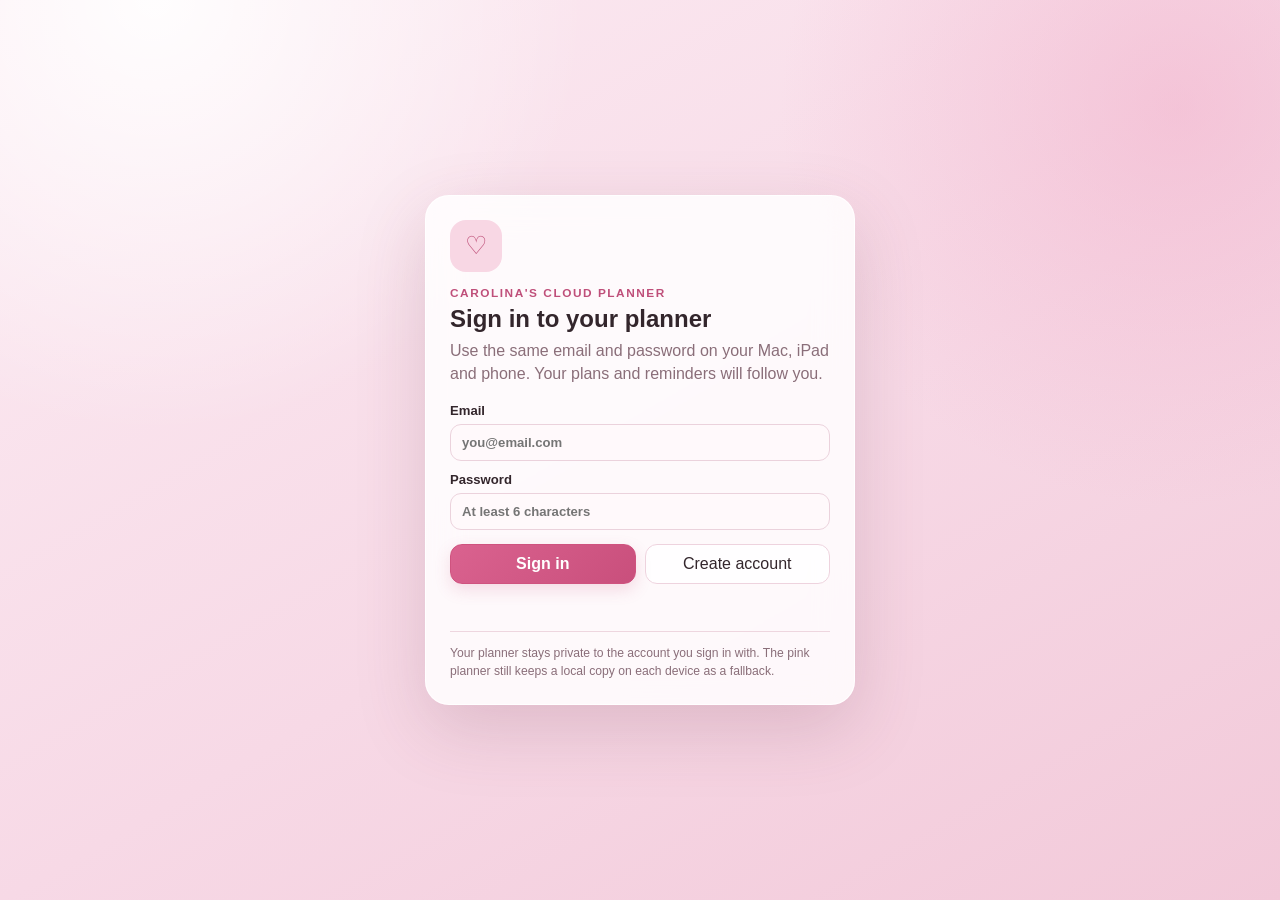
==== commit 5bf449cc: "Add files via upload" ====
--- a/index.html
+++ b/index.html
@@ -757,22 +757,188 @@
   }
 }
 
+
+/* ===== CLOUD SYNC / AUTH ===== */
+.auth-gate {
+  position: fixed;
+  inset: 0;
+  z-index: 9999;
+  display: grid;
+  place-items: center;
+  padding: 18px;
+  background:
+    radial-gradient(circle at 12% 0%, rgba(255,255,255,.92), transparent 30%),
+    radial-gradient(circle at 92% 12%, rgba(240,170,198,.48), transparent 28%),
+    linear-gradient(150deg, #fcecf3 0%, #f7d9e6 55%, #f2c9d9 100%);
+}
+.auth-card {
+  width: min(430px, 100%);
+  border: 1px solid rgba(255,255,255,.88);
+  border-radius: 24px;
+  padding: 24px;
+  background: rgba(255,255,255,.84);
+  backdrop-filter: blur(18px);
+  -webkit-backdrop-filter: blur(18px);
+  box-shadow: 0 24px 70px rgba(112,56,78,.18);
+}
+.auth-heart {
+  width: 52px;
+  height: 52px;
+  display: grid;
+  place-items: center;
+  margin-bottom: 14px;
+  border-radius: 16px;
+  background: #f8d7e4;
+  color: #be4f78;
+  font-size: 1.55rem;
+}
+.auth-card h2 { margin-bottom: 6px; }
+.auth-card .auth-copy { color: var(--muted); margin-bottom: 18px; line-height: 1.45; }
+.auth-card label { margin-bottom: 11px; }
+.auth-actions {
+  display: grid;
+  grid-template-columns: 1fr 1fr;
+  gap: 9px;
+  margin-top: 14px;
+}
+.auth-message {
+  min-height: 20px;
+  margin: 12px 0 0;
+  font-size: .82rem;
+  color: #9b3f60;
+  line-height: 1.4;
+}
+.auth-note {
+  margin: 15px 0 0;
+  padding-top: 13px;
+  border-top: 1px solid #eed6df;
+  color: var(--muted);
+  font-size: .76rem;
+  line-height: 1.45;
+}
+.cloud-controls {
+  display: flex;
+  align-items: center;
+  gap: 7px;
+  flex-wrap: wrap;
+}
+.sync-badge {
+  display: inline-flex;
+  align-items: center;
+  gap: 6px;
+  min-height: 38px;
+  padding: 8px 11px;
+  border: 1px solid #efd4df;
+  border-radius: 999px;
+  background: rgba(255,255,255,.78);
+  color: #795564;
+  font-size: .76rem;
+  font-weight: 700;
+  white-space: nowrap;
+}
+.sync-dot {
+  width: 8px;
+  height: 8px;
+  border-radius: 50%;
+  background: #b9a8af;
+}
+.sync-badge.synced .sync-dot { background: #6faa76; }
+.sync-badge.saving .sync-dot { background: #d89a52; }
+.sync-badge.error .sync-dot { background: #c14d62; }
+.account-menu {
+  display: flex;
+  align-items: center;
+  gap: 8px;
+}
+.account-email {
+  max-width: 185px;
+  overflow: hidden;
+  white-space: nowrap;
+  text-overflow: ellipsis;
+  color: var(--muted);
+  font-size: .74rem;
+}
+.cloud-banner {
+  display: none;
+  margin: -5px 0 14px;
+  padding: 9px 12px;
+  border: 1px solid #e9cfda;
+  border-radius: 12px;
+  background: rgba(255,255,255,.68);
+  color: #795564;
+  font-size: .78rem;
+}
+.cloud-banner.show { display: block; }
+
+@media (max-width: 820px) {
+  .topbar { align-items: stretch; }
+  .top-actions { justify-content: flex-start; }
+  .cloud-controls { width: 100%; }
+}
+@media (max-width: 560px) {
+  .auth-card { padding: 20px 16px; border-radius: 20px; }
+  .auth-actions { grid-template-columns: 1fr; }
+  .cloud-controls { display: grid; grid-template-columns: 1fr 1fr; }
+  .sync-badge { grid-column: 1 / -1; justify-content: center; }
+  .account-email { display: none; }
+}
+
 </style>
 </head>
 <body>
+
+  <section id="authGate" class="auth-gate">
+    <div class="auth-card">
+      <div class="auth-heart">♡</div>
+      <p class="eyebrow">CAROLINA'S CLOUD PLANNER</p>
+      <h2>Sign in to your planner</h2>
+      <p class="auth-copy">Use the same email and password on your Mac, iPad and phone. Your plans and reminders will follow you.</p>
+
+      <label>
+        Email
+        <input id="authEmail" type="email" inputmode="email" autocomplete="email" placeholder="you@email.com" />
+      </label>
+
+      <label>
+        Password
+        <input id="authPassword" type="password" autocomplete="current-password" placeholder="At least 6 characters" />
+      </label>
+
+      <div class="auth-actions">
+        <button type="button" class="primary-btn" id="signInBtn">Sign in</button>
+        <button type="button" class="secondary-btn" id="signUpBtn">Create account</button>
+      </div>
+
+      <p id="authMessage" class="auth-message" aria-live="polite"></p>
+      <p class="auth-note">Your planner stays private to the account you sign in with. The pink planner still keeps a local copy on each device as a fallback.</p>
+    </div>
+  </section>
+
   <div class="app-shell">
     <header class="topbar">
       <div>
         <p class="eyebrow">MY ENGLISH TEACHER PLANNER ♡</p>
         <h1>Carolina's Planner</h1>
-        <p class="subtitle">My school planner · August–September 2026</p>
+        <p class="subtitle">Cloud sync · August–September 2026</p>
       </div>
 
       <div class="top-actions">
-        <button class="secondary-btn" id="todayBtn">Today</button>
-        <button class="secondary-btn" id="backupBtn">Backup</button>
+        <div class="cloud-controls">
+          <span id="syncBadge" class="sync-badge">
+            <span class="sync-dot"></span>
+            <span id="syncText">Connecting…</span>
+          </span>
+          <button class="secondary-btn" id="syncNowBtn">Sync now</button>
+          <button class="secondary-btn" id="todayBtn">Today</button>
+          <button class="secondary-btn" id="backupBtn">Backup</button>
+          <div class="account-menu">
+            <span id="accountEmail" class="account-email"></span>
+            <button class="secondary-btn" id="signOutBtn">Sign out</button>
+          </div>
+        </div>
       </div>
     </header>
+    <div id="cloudBanner" class="cloud-banner" aria-live="polite"></div>
 
     <nav class="view-tabs" aria-label="Planner views">
       <button id="monthTab" class="tab active">Monthly</button>
@@ -972,8 +1138,7 @@
         <button type="button" class="icon-btn" id="closeBackupBtn">✕</button>
       </div>
       <p class="muted">
-        This version can be edited directly from your iPad. For now, each device keeps its own saved copy.
-        Use Export / Import to transfer your planner until cloud sync is connected.
+        Your planner now syncs through your signed-in cloud account. Export / Import is still available as an extra personal backup.
       </p>
       <div class="backup-actions">
         <button id="exportBtn" class="primary-btn">Export planner backup</button>
@@ -1036,8 +1201,26 @@
   "2026-08-14": "School Anniversary · No regular classes"
 };
 
+
 const STORAGE_KEY = "carolina-teacher-planner-v1";
 const REMINDER_KEY = "carolina-teacher-planner-reminders-v1";
+const LOCAL_UPDATED_KEY = "carolina-teacher-planner-local-updated-v1";
+
+const SUPABASE_URL = "https://kbapczvrqyuadenzcmte.supabase.co";
+const SUPABASE_PUBLISHABLE_KEY = "sb_publishable_XJCjtOCNwh0x1xvl-QxdMw_jFux2J05";
+const dbClient = window.supabase.createClient(SUPABASE_URL, SUPABASE_PUBLISHABLE_KEY, {
+  auth: {
+    persistSession: true,
+    autoRefreshToken: true,
+    detectSessionInUrl: true
+  }
+});
+
+let currentUser = null;
+let cloudSaveTimer = null;
+let cloudSaveInFlight = false;
+let cloudSaveQueued = false;
+let lastKnownCloudUpdatedAt = null;
 
 let plannerData = JSON.parse(localStorage.getItem(STORAGE_KEY) || "{}");
 let remindersData = JSON.parse(localStorage.getItem(REMINDER_KEY) || "{}");
@@ -1078,8 +1261,137 @@
   return "admin";
 }
 function itemKey(d,item){ return `${dateKey(d)}|${item.start}|${item.course}`; }
-function saveData(){ localStorage.setItem(STORAGE_KEY, JSON.stringify(plannerData)); }
-function saveReminders(){ localStorage.setItem(REMINDER_KEY, JSON.stringify(remindersData)); }
+function markLocalUpdated(){
+  localStorage.setItem(LOCAL_UPDATED_KEY, new Date().toISOString());
+}
+function saveData(){
+  localStorage.setItem(STORAGE_KEY, JSON.stringify(plannerData));
+  markLocalUpdated();
+  scheduleCloudSave();
+}
+function saveReminders(){
+  localStorage.setItem(REMINDER_KEY, JSON.stringify(remindersData));
+  markLocalUpdated();
+  scheduleCloudSave();
+}
+
+function setSyncState(state, text){
+  const badge = $("syncBadge");
+  if(!badge) return;
+  badge.classList.remove("synced","saving","error");
+  if(state) badge.classList.add(state);
+  $("syncText").textContent = text;
+}
+function showCloudBanner(text){
+  const banner = $("cloudBanner");
+  if(!banner) return;
+  banner.textContent = text;
+  banner.classList.add("show");
+  window.clearTimeout(showCloudBanner._timer);
+  showCloudBanner._timer = window.setTimeout(()=>banner.classList.remove("show"), 3500);
+}
+function hasAnyLocalContent(){
+  return Object.keys(plannerData || {}).length > 0 || Object.keys(remindersData || {}).length > 0;
+}
+function localUpdatedMillis(){
+  const value = localStorage.getItem(LOCAL_UPDATED_KEY);
+  const ms = value ? Date.parse(value) : 0;
+  return Number.isFinite(ms) ? ms : 0;
+}
+function cloudUpdatedMillis(value){
+  const ms = value ? Date.parse(value) : 0;
+  return Number.isFinite(ms) ? ms : 0;
+}
+function scheduleCloudSave(){
+  if(!currentUser) return;
+  window.clearTimeout(cloudSaveTimer);
+  setSyncState("saving","Saving…");
+  cloudSaveTimer = window.setTimeout(()=>performCloudSave(), 650);
+}
+async function performCloudSave(){
+  if(!currentUser) return;
+  if(cloudSaveInFlight){
+    cloudSaveQueued = true;
+    return;
+  }
+  cloudSaveInFlight = true;
+  setSyncState("saving","Saving…");
+
+  const updatedAt = localStorage.getItem(LOCAL_UPDATED_KEY) || new Date().toISOString();
+  const payload = {
+    user_id: currentUser.id,
+    planner_data: plannerData || {},
+    reminders_data: remindersData || {},
+    updated_at: updatedAt
+  };
+
+  const { error } = await dbClient
+    .from("teacher_planner_state")
+    .upsert(payload, { onConflict: "user_id" });
+
+  cloudSaveInFlight = false;
+
+  if(error){
+    console.error("Cloud save error:", error);
+    setSyncState("error","Saved locally");
+    showCloudBanner("Cloud sync is unavailable right now. Your changes are still saved on this device.");
+  }else{
+    lastKnownCloudUpdatedAt = updatedAt;
+    setSyncState("synced","Synced");
+  }
+
+  if(cloudSaveQueued){
+    cloudSaveQueued = false;
+    performCloudSave();
+  }
+}
+async function loadCloudState({force=false} = {}){
+  if(!currentUser) return;
+  setSyncState("saving","Syncing…");
+
+  const { data, error } = await dbClient
+    .from("teacher_planner_state")
+    .select("planner_data, reminders_data, updated_at")
+    .eq("user_id", currentUser.id)
+    .maybeSingle();
+
+  if(error){
+    console.error("Cloud load error:", error);
+    setSyncState("error","Saved locally");
+    showCloudBanner("Could not reach the cloud. The planner is using the copy saved on this device.");
+    render();
+    return;
+  }
+
+  if(!data){
+    // First login for this account: migrate any existing local planner into the cloud.
+    markLocalUpdated();
+    await performCloudSave();
+    showCloudBanner(hasAnyLocalContent() ? "Your existing planner was moved to the cloud." : "Cloud planner created.");
+    render();
+    return;
+  }
+
+  const cloudMs = cloudUpdatedMillis(data.updated_at);
+  const localMs = localUpdatedMillis();
+
+  if(!force && localMs > cloudMs && hasAnyLocalContent()){
+    // This device has newer offline/local edits. Push them instead of overwriting.
+    await performCloudSave();
+    showCloudBanner("This device had newer changes, so they were synced to the cloud.");
+    render();
+    return;
+  }
+
+  plannerData = data.planner_data || {};
+  remindersData = data.reminders_data || {};
+  localStorage.setItem(STORAGE_KEY, JSON.stringify(plannerData));
+  localStorage.setItem(REMINDER_KEY, JSON.stringify(remindersData));
+  localStorage.setItem(LOCAL_UPDATED_KEY, data.updated_at || new Date().toISOString());
+  lastKnownCloudUpdatedAt = data.updated_at || null;
+  setSyncState("synced","Synced");
+  render();
+}
 
 function normalizeLesson(raw={}){
   // Keeps compatibility with the first pilot if the user already typed something.
@@ -1498,6 +1810,109 @@
 $("closeReminderBtn").addEventListener("click",()=>reminderDialog.close());
 $("cancelReminderBtn").addEventListener("click",()=>reminderDialog.close());
 
+
+async function handleSignedIn(user){
+  currentUser = user;
+  $("authGate").classList.add("hidden");
+  $("accountEmail").textContent = user.email || "Signed in";
+  setSyncState("saving","Syncing…");
+  await loadCloudState();
+}
+async function handleSignedOut(){
+  currentUser = null;
+  $("accountEmail").textContent = "";
+  setSyncState("","Not signed in");
+  $("authGate").classList.remove("hidden");
+}
+async function initializeCloudAuth(){
+  if(!window.supabase){
+    $("authMessage").textContent = "Could not load the cloud library. Check your internet connection and reload.";
+    return;
+  }
+
+  const { data: { session }, error } = await dbClient.auth.getSession();
+  if(error){
+    console.error(error);
+    $("authMessage").textContent = error.message;
+  }
+  if(session?.user){
+    await handleSignedIn(session.user);
+  }else{
+    await handleSignedOut();
+  }
+
+  dbClient.auth.onAuthStateChange((event, session)=>{
+    if(event === "SIGNED_OUT"){
+      handleSignedOut();
+    }else if(session?.user && session.user.id !== currentUser?.id){
+      handleSignedIn(session.user);
+    }
+  });
+}
+
+async function signIn(){
+  const email = $("authEmail").value.trim();
+  const password = $("authPassword").value;
+  if(!email || !password){
+    $("authMessage").textContent = "Enter your email and password.";
+    return;
+  }
+  $("authMessage").textContent = "Signing in…";
+  const { data, error } = await dbClient.auth.signInWithPassword({ email, password });
+  if(error){
+    $("authMessage").textContent = error.message;
+    return;
+  }
+  $("authMessage").textContent = "";
+  if(data.user) await handleSignedIn(data.user);
+}
+
+async function signUp(){
+  const email = $("authEmail").value.trim();
+  const password = $("authPassword").value;
+  if(!email || password.length < 6){
+    $("authMessage").textContent = "Use a valid email and a password with at least 6 characters.";
+    return;
+  }
+  $("authMessage").textContent = "Creating your account…";
+  const redirectTo = window.location.origin + window.location.pathname;
+  const { data, error } = await dbClient.auth.signUp({
+    email,
+    password,
+    options: { emailRedirectTo: redirectTo }
+  });
+  if(error){
+    $("authMessage").textContent = error.message;
+    return;
+  }
+  if(data.session?.user){
+    $("authMessage").textContent = "";
+    await handleSignedIn(data.session.user);
+  }else{
+    $("authMessage").textContent = "Account created. Check your email to confirm it, then come back and sign in.";
+  }
+}
+
+$("signInBtn").addEventListener("click", signIn);
+$("signUpBtn").addEventListener("click", signUp);
+$("authPassword").addEventListener("keydown",(e)=>{ if(e.key==="Enter") signIn(); });
+$("signOutBtn").addEventListener("click", async()=>{
+  setSyncState("saving","Signing out…");
+  await dbClient.auth.signOut();
+});
+$("syncNowBtn").addEventListener("click", async()=>{
+  if(!currentUser) return;
+  await loadCloudState({force:true});
+  showCloudBanner("Planner refreshed from the cloud.");
+});
+
+window.addEventListener("focus",()=>{
+  if(currentUser) loadCloudState();
+});
+document.addEventListener("visibilitychange",()=>{
+  if(document.visibilityState === "visible" && currentUser) loadCloudState();
+});
+
 $("monthTab").addEventListener("click",()=>setView("month"));
 $("weekTab").addEventListener("click",()=>setView("week"));
 $("planningTab").addEventListener("click",()=>setView("planning"));
@@ -1567,6 +1982,7 @@
 });
 
 setView("month");
+initializeCloudAuth();
 
 </script>
 </body>
